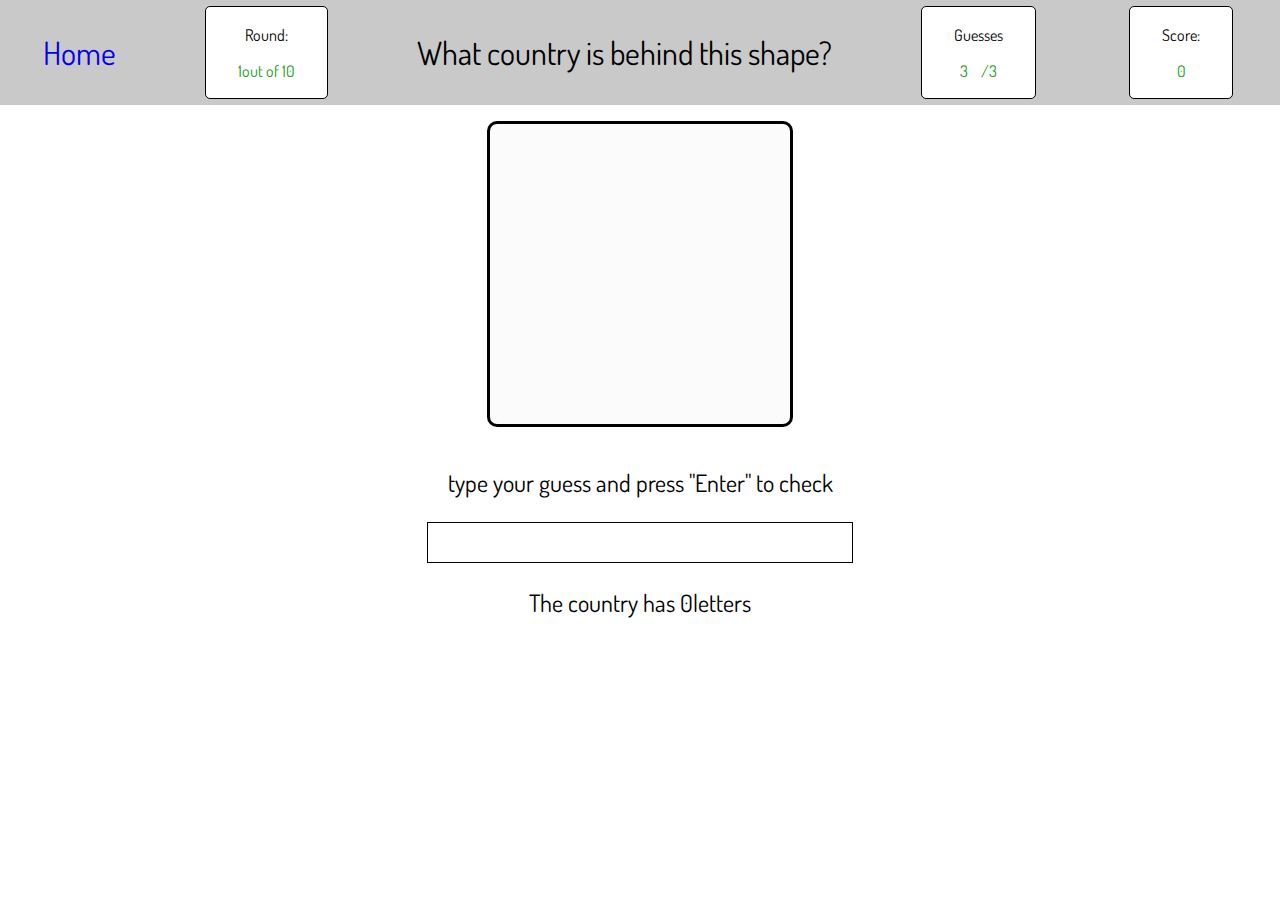
==== quiz.html @ c2e1b371 "js main functions working" ====
<!DOCTYPE html>
<html lang="en">
  <head>
    <meta charset="UTF-8" />
    <meta name="viewport" content="width=device-width, initial-scale=1.0" />
    <meta http-equiv="X-UA-Compatible" content="ie=edge" />
    <title>Country Quiz</title>
    <link rel="stylesheet" href="style.css" />
  </head>
  <body class="game-site">
    <div class="header">
      <p id="title"><a href="index.html">Home</a></p>
      <div class="box">
        <p>Round:</p>
        <p id="round"><span>1</span> out of 10</p>
      </div>
      <p id="title">What country is behind this shape?</p>
      <div class="box">
        <p>Guesses</p>
        <p id="guesses"><span>3</span>/3</p>
      </div>
      <div class="box">
        <p>Score:</p>
        <p id="score">0</p>
      </div>
    </div>
    <div class="game-container">
      <div class="img-border">
        <img src="#" alt="" />
      </div>
    </div>
    <div class="instruction">
      <p>type your guess and press "Enter" to check</p>
    </div>
    <div class="input">
      <input
        type="text"
        name="Here goes the country"
        id="input-field"
        value=""
      />
    </div>
    <div class="hint">
      <p>The country has <span>0</span>letters</p>
    </div>
    <script src="src/countries.js"></script>
    <script src="src/functions.js"></script>
    <script src="src/game.js"></script>
  </body>
</html>
---- style.css ----
@import url("https://fonts.googleapis.com/css?family=Dosis&display=swap");

html {
  margin: 0;
  padding: 0;
}

body {
  font-family: "Dosis", "sans-serif";
}

.start {
  background-color: #000000;
}

.container {
  display: flex;
  flex-direction: column;
  justify-content: center;
  align-items: center;
}

h1 {
  color: #ffffff;
  padding-bottom: 2rem;
}

.intro {
  color: #ffffff;
  margin: 2rem;
}

.Start {
  background-color: #1ac5e7;
  border-radius: 19px;
  border: 1px solid #3c1ae7;
  color: #ffffff;
  font-weight: 700;
  font-size: 20px;
  padding: 12px 20px;
  text-decoration: none;
  margin: 3.35rem;
}
.Start:hover {
  background-color: #1a5ee7;
}
.Start:active {
  position: relative;
  top: 1px;
}

.footer p {
  color: #ffffff;
  text-decoration: none;
  margin-top: 3rem;
  font-size: 0.7rem;
}

.footer a {
  color: #1a5ee7;
  text-decoration: none;
  margin-top: 3rem;
  font-size: 0.7rem;
}

.game-site {
  background-color: #ffffff;
  margin: 0;
  padding: 0;
}

.header {
  display: flex;
  justify-content: space-around;
  align-items: center;
  background-color: #c9c9c9;
  font-size: 1rem;
  position: sticky;
  top: 0;
  left: 0;
}

#title {
  font-size: 2rem;
}

.header p > a {
  display: flex;
  flex-direction: row;
  justify-content: flex-start;
  padding-left: 0;
  text-decoration: none;
}

.box {
  border: 1px solid #000000;
  border-radius: 5px;
  padding: 0.1rem 2rem;
  margin: 0.25rem;
  background-color: #ffffff;
}

.box p {
  display: flex;
  flex-direction: row;
  justify-content: space-around;
}

#round,
#guesses,
#score {
  color: #219c17;
}

.game-container {
  display: flex;
  justify-content: center;
  align-items: center;
  margin: 1rem;
}

.img-border {
  display: flex;
  justify-content: center;
  width: 300px;
  height: 300px;
  border: 3px solid #000000;
  border-radius: 10px;
  background-color: rgb(251, 251, 251);
}

.img-border img {
  display: flex;
  justify-content: center;
  align-items: center;
  object-fit: contain;
  width: 100%;
  padding: 0.5rem;
}

.instruction {
  display: flex;
  justify-content: center;
  font-size: 1.5rem;
  margin: 0;
  padding: 0;
}

.input {
  display: flex;
  justify-content: center;
  align-items: center;
}

#input-field {
  font-size: 2rem;
  border: 1px solid #000000;
}

.hint {
  display: flex;
  justify-content: center;
  font-size: 1.5rem;
}
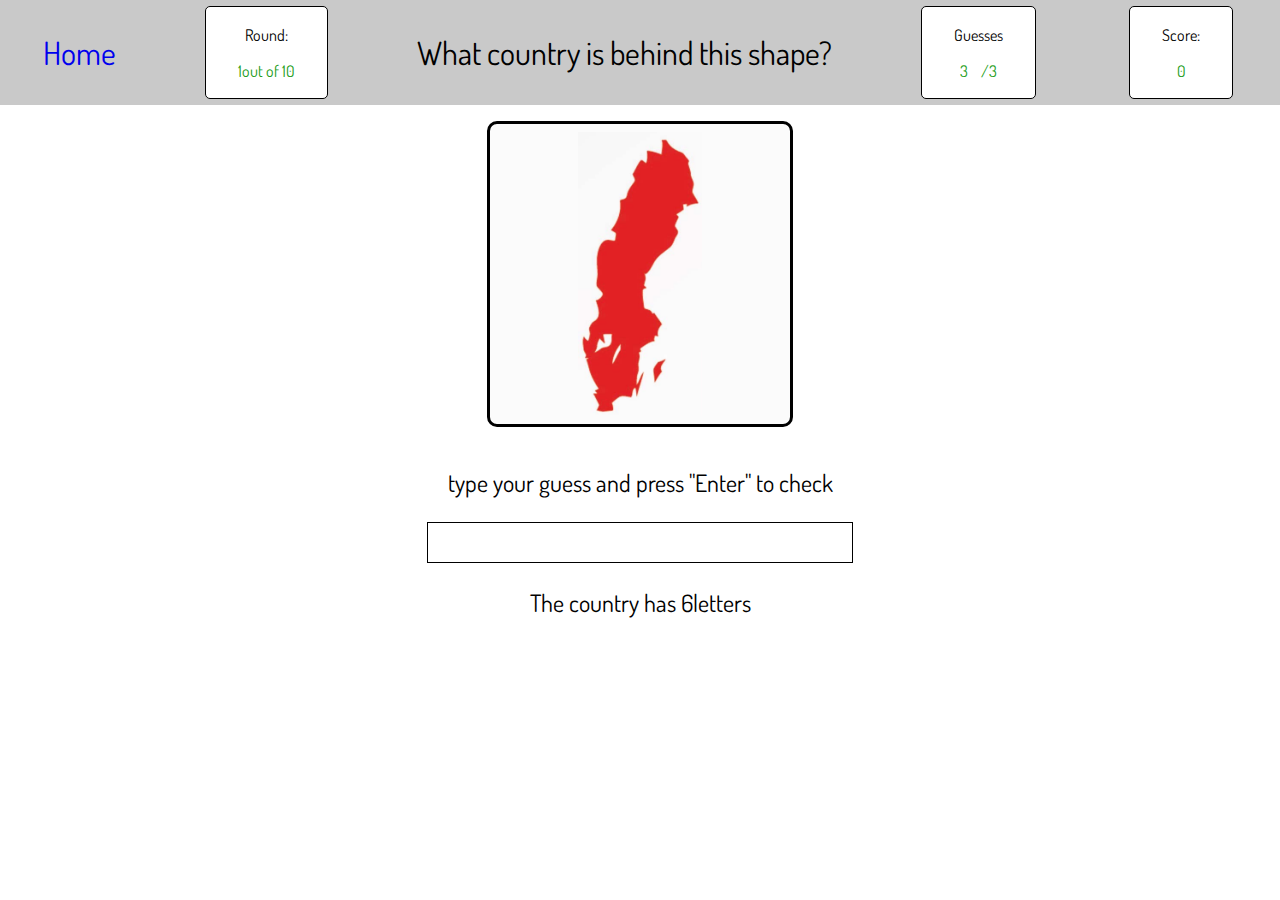
==== commit 18e4d33d: "right and wrong tags added" ====
--- a/quiz.html
+++ b/quiz.html
@@ -24,7 +24,9 @@
         <p id="score">0</p>
       </div>
     </div>
+
     <div class="game-container">
+      <div class="message-box"></div>
       <div class="img-border">
         <img src="#" alt="" />
       </div>
--- a/style.css
+++ b/style.css
@@ -1,4 +1,5 @@
 @import url("https://fonts.googleapis.com/css?family=Dosis&display=swap");
+@import url("https://fonts.googleapis.com/css?family=Bangers&display=swap");
 
 html {
   margin: 0;
@@ -18,6 +19,7 @@
   flex-direction: column;
   justify-content: center;
   align-items: center;
+  background-color: black;
 }
 
 h1 {
@@ -90,6 +92,16 @@
   justify-content: flex-start;
   padding-left: 0;
   text-decoration: none;
+}
+
+.message-box {
+  font-family: "Bangers", "cursive";
+  font-size: 5rem;
+  display: none;
+  position: absolute;
+  padding: 2rem;
+  background-color: White;
+  border: 2px solid black;
 }
 
 .box {
@@ -162,3 +174,41 @@
   justify-content: center;
   font-size: 1.5rem;
 }
+
+.end {
+  color: #ffffff;
+  display: flex;
+  justify-content: center;
+  align-items: center;
+  flex-direction: column-reverse;
+}
+
+.final-image {
+  color: #ffffff;
+  display: flex;
+  justify-content: center;
+  width: 300px;
+  height: 300px;
+}
+
+.globe {
+  display: flex;
+  justify-content: center;
+  align-items: center;
+  object-fit: contain;
+  width: 100%;
+}
+
+.footer-results p {
+  color: #ffffff;
+  text-decoration: none;
+  margin-top: 3rem;
+  font-size: 0.7rem;
+}
+
+.footer-results a {
+  color: #1a5ee7;
+  text-decoration: none;
+  margin-top: 3rem;
+  font-size: 0.7rem;
+}
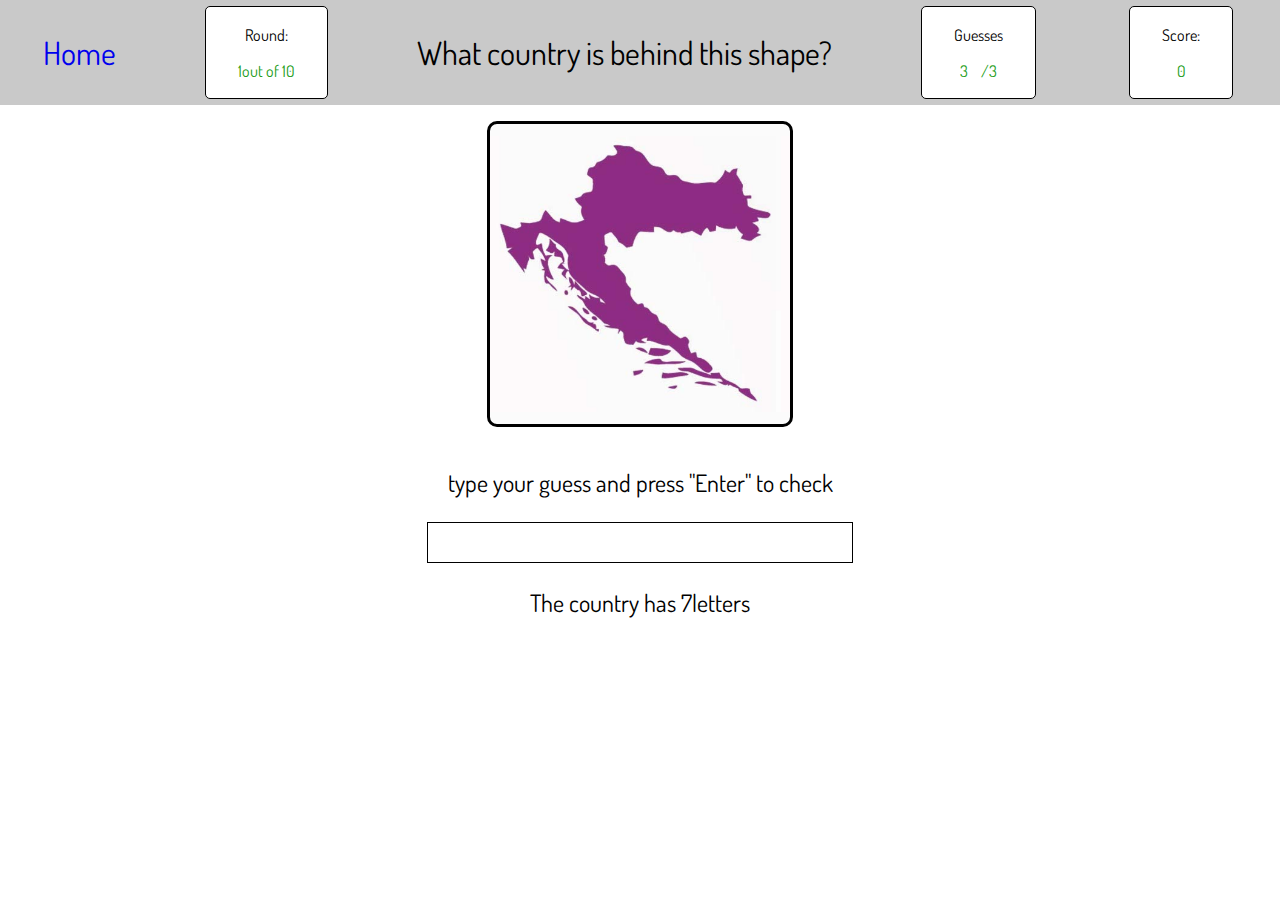
==== commit 25ee6e23: "implemented europe-images in array" ====
--- a/quiz.html
+++ b/quiz.html
@@ -27,6 +27,7 @@
 
     <div class="game-container">
       <div class="message-box"></div>
+      <div class="image-europe-box"></div>
       <div class="img-border">
         <img src="#" alt="" />
       </div>
--- a/style.css
+++ b/style.css
@@ -104,6 +104,14 @@
   border: 2px solid black;
 }
 
+.image-europe-box {
+  display: none;
+  position: absolute;
+  padding: 2rem;
+  background-color: White;
+  border: 2px solid black;
+}
+
 .box {
   border: 1px solid #000000;
   border-radius: 5px;
@@ -125,6 +133,10 @@
 }
 
 .game-container {
+  background-image: url("assets/game-background/world-top-view.svg");
+  color: #000000;
+  background-size: cover;
+  max-width: 100%;
   display: flex;
   justify-content: center;
   align-items: center;
@@ -184,7 +196,10 @@
 }
 
 .final-image {
-  color: #ffffff;
+  background-image: url("assets/result/globe.svg");
+  color: #ffffff;
+  background-size: cover;
+  max-width: 100%;
   display: flex;
   justify-content: center;
   width: 300px;
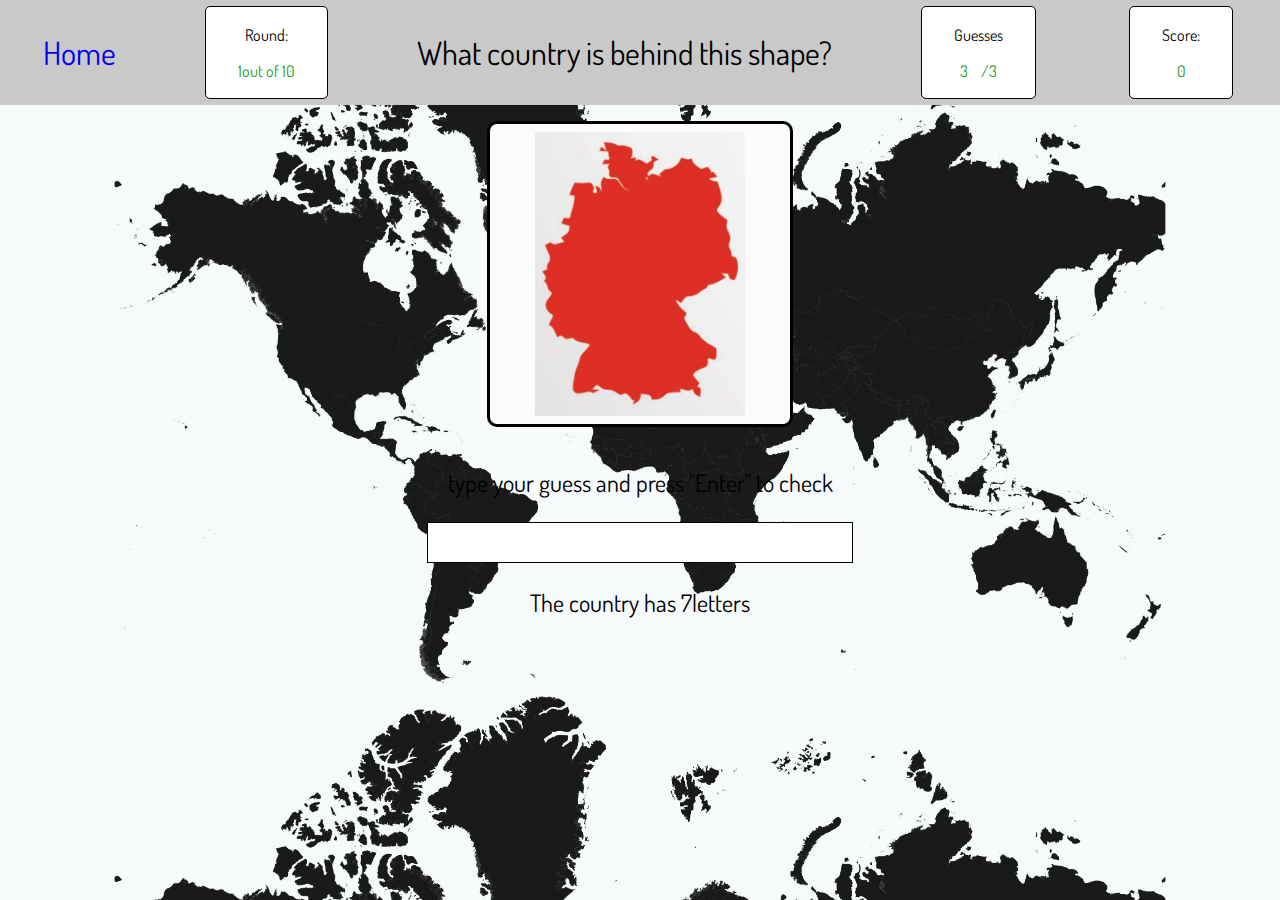
==== commit 7490530b: "js solution images implemented" ====
--- a/quiz.html
+++ b/quiz.html
@@ -27,7 +27,9 @@
 
     <div class="game-container">
       <div class="message-box"></div>
-      <div class="image-europe-box"></div>
+      <div class="image-europe-box">
+        <img id="europe" src="#" alt="" />
+      </div>
       <div class="img-border">
         <img src="#" alt="" />
       </div>
--- a/style.css
+++ b/style.css
@@ -69,6 +69,10 @@
   background-color: #ffffff;
   margin: 0;
   padding: 0;
+  background-image: url("assets/game-background/world-top-view.png");
+  color: #000000;
+  background-size: cover;
+  max-width: 100%;
 }
 
 .header {
@@ -98,18 +102,23 @@
   font-family: "Bangers", "cursive";
   font-size: 5rem;
   display: none;
-  position: absolute;
+  position: fixed;
   padding: 2rem;
-  background-color: White;
-  border: 2px solid black;
+  background-color: #ffffff;
 }
 
 .image-europe-box {
+  width: 300px;
+  height: 300px;
   display: none;
   position: absolute;
-  padding: 2rem;
-  background-color: White;
-  border: 2px solid black;
+  border: 1px solid black;
+}
+
+#europe {
+  object-fit: contain;
+  width: 100%;
+  height: 100%;
 }
 
 .box {
@@ -133,10 +142,6 @@
 }
 
 .game-container {
-  background-image: url("assets/game-background/world-top-view.svg");
-  color: #000000;
-  background-size: cover;
-  max-width: 100%;
   display: flex;
   justify-content: center;
   align-items: center;
@@ -196,7 +201,7 @@
 }
 
 .final-image {
-  background-image: url("assets/result/globe.svg");
+  background-image: url("assets/result/globe.png");
   color: #ffffff;
   background-size: cover;
   max-width: 100%;
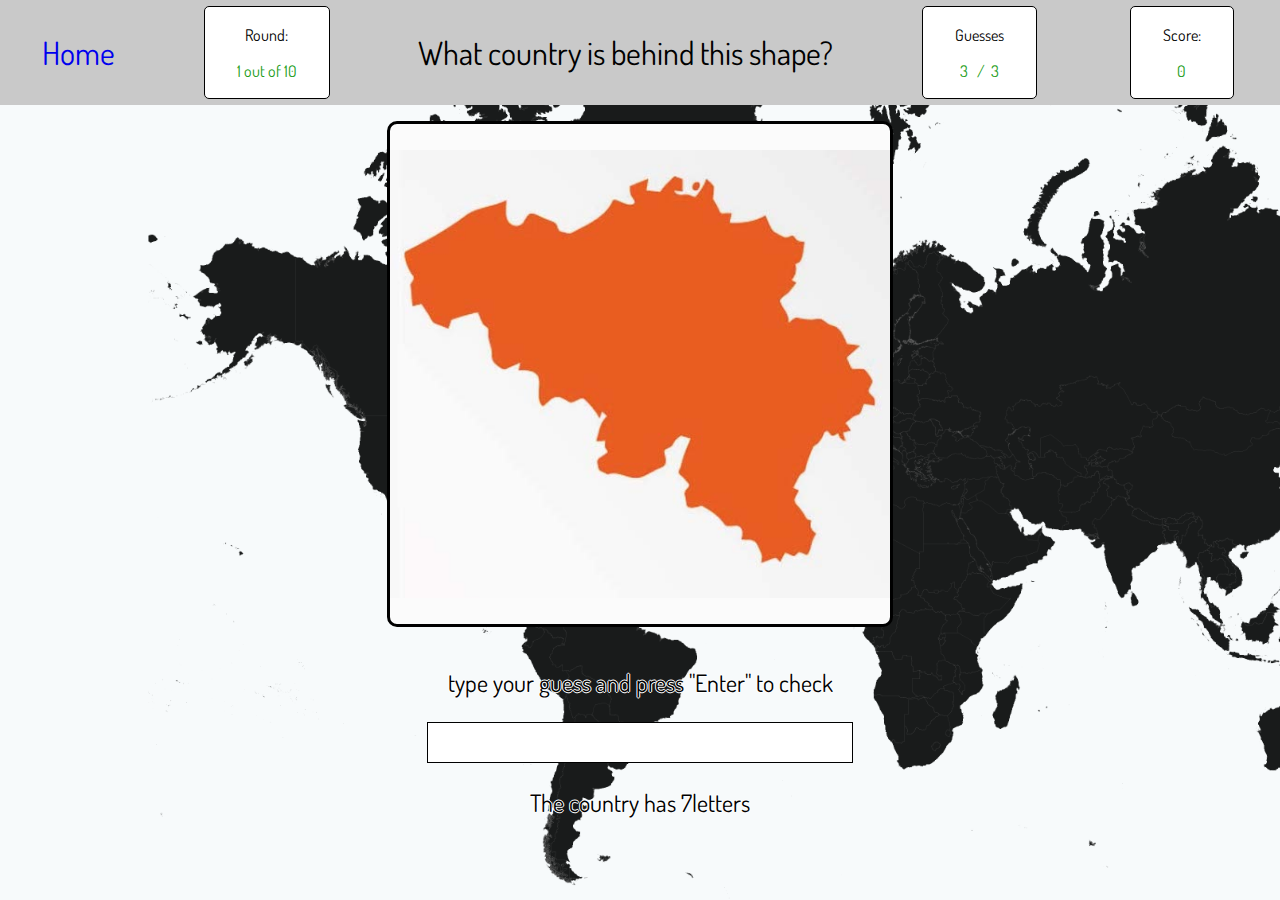
==== commit 7621c95c: "added some comments, fixed some display issues" ====
--- a/quiz.html
+++ b/quiz.html
@@ -7,17 +7,18 @@
     <title>Country Quiz</title>
     <link rel="stylesheet" href="style.css" />
   </head>
+
   <body class="game-site">
     <div class="header">
       <p id="title"><a href="index.html">Home</a></p>
       <div class="box">
         <p>Round:</p>
-        <p id="round"><span>1</span> out of 10</p>
+        <p id="round"><span>1</span>&nbsp;out of 10</p>
       </div>
       <p id="title">What country is behind this shape?</p>
       <div class="box">
         <p>Guesses</p>
-        <p id="guesses"><span>3</span>/3</p>
+        <p id="guesses"><span>3</span>/ &nbsp;3</p>
       </div>
       <div class="box">
         <p>Score:</p>
@@ -26,10 +27,10 @@
     </div>
 
     <div class="game-container">
-      <div class="message-box"></div>
       <div class="image-europe-box">
         <img id="europe" src="#" alt="" />
       </div>
+      <div class="message-box"></div>
       <div class="img-border">
         <img src="#" alt="" />
       </div>
--- a/style.css
+++ b/style.css
@@ -4,14 +4,16 @@
 html {
   margin: 0;
   padding: 0;
+  height: 100vh;
 }
 
 body {
   font-family: "Dosis", "sans-serif";
 }
-
+/* Intro Page styling */
 .start {
   background-color: #000000;
+  height: 100%;
 }
 
 .container {
@@ -19,7 +21,8 @@
   flex-direction: column;
   justify-content: center;
   align-items: center;
-  background-color: black;
+  background-color: #000000;
+  height: 100vh;
 }
 
 h1 {
@@ -64,7 +67,7 @@
   margin-top: 3rem;
   font-size: 0.7rem;
 }
-
+/* Game Styles */
 .game-site {
   background-color: #ffffff;
   margin: 0;
@@ -108,11 +111,10 @@
 }
 
 .image-europe-box {
-  width: 300px;
-  height: 300px;
+  width: 600px;
+  height: 600px;
   display: none;
   position: absolute;
-  border: 1px solid black;
 }
 
 #europe {
@@ -151,8 +153,8 @@
 .img-border {
   display: flex;
   justify-content: center;
-  width: 300px;
-  height: 300px;
+  width: 500px;
+  height: 500px;
   border: 3px solid #000000;
   border-radius: 10px;
   background-color: rgb(251, 251, 251);
@@ -173,6 +175,7 @@
   font-size: 1.5rem;
   margin: 0;
   padding: 0;
+  text-shadow: -1px 0 white, 0 1px white, 1px 0 white, 0 -1px white;
 }
 
 .input {
@@ -190,8 +193,10 @@
   display: flex;
   justify-content: center;
   font-size: 1.5rem;
-}
-
+  text-shadow: -1px 0 white, 0 1px white, 1px 0 white, 0 -1px white;
+}
+
+/* Styles result page */
 .end {
   color: #ffffff;
   display: flex;
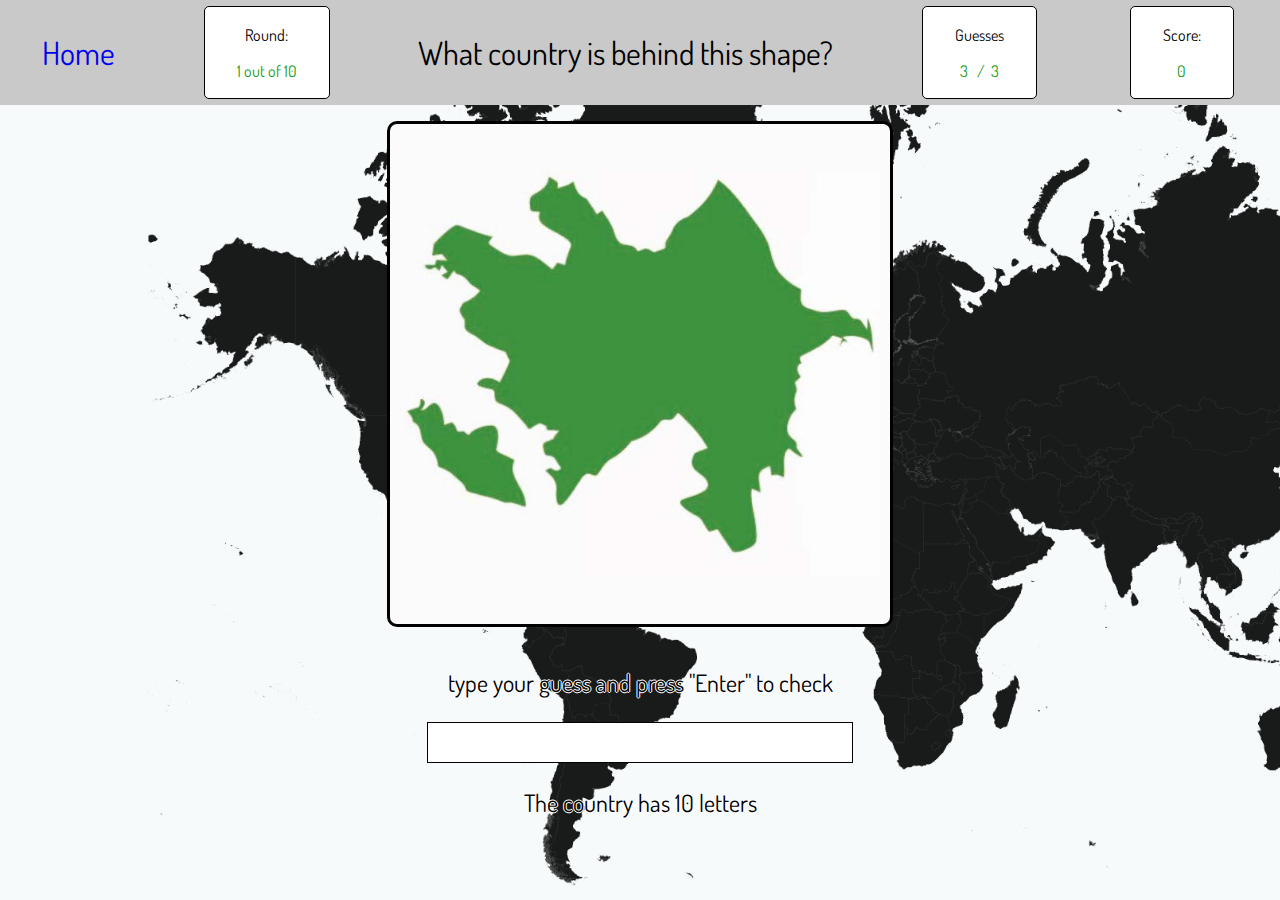
==== commit eadd527d: "added some few animations" ====
--- a/quiz.html
+++ b/quiz.html
@@ -5,6 +5,10 @@
     <meta name="viewport" content="width=device-width, initial-scale=1.0" />
     <meta http-equiv="X-UA-Compatible" content="ie=edge" />
     <title>Country Quiz</title>
+    <link
+      rel="stylesheet"
+      href="https://cdnjs.cloudflare.com/ajax/libs/animate.css/3.7.2/animate.min.css"
+    />
     <link rel="stylesheet" href="style.css" />
   </head>
 
@@ -27,13 +31,15 @@
     </div>
 
     <div class="game-container">
-      <div class="image-europe-box">
+      <div class="image-europe-box animated fadeIn duration-1s">
         <img id="europe" src="#" alt="" />
       </div>
-      <div class="message-box"></div>
+      <!--- displays the country on a map of europe --->
       <div class="img-border">
         <img src="#" alt="" />
       </div>
+      <!--- message if right or wrong --->
+      <div class="message-box animated heartBeat"></div>
     </div>
     <div class="instruction">
       <p>type your guess and press "Enter" to check</p>
@@ -47,7 +53,7 @@
       />
     </div>
     <div class="hint">
-      <p>The country has <span>0</span>letters</p>
+      <p>The country has <span>0</span>&nbsp;letters</p>
     </div>
     <script src="src/countries.js"></script>
     <script src="src/functions.js"></script>
--- a/style.css
+++ b/style.css
@@ -11,6 +11,7 @@
   font-family: "Dosis", "sans-serif";
 }
 /* Intro Page styling */
+/* body class */
 .start {
   background-color: #000000;
   height: 100%;
@@ -35,6 +36,7 @@
   margin: 2rem;
 }
 
+/* Start Button */
 .Start {
   background-color: #1ac5e7;
   border-radius: 19px;
@@ -107,7 +109,6 @@
   display: none;
   position: fixed;
   padding: 2rem;
-  background-color: #ffffff;
 }
 
 .image-europe-box {
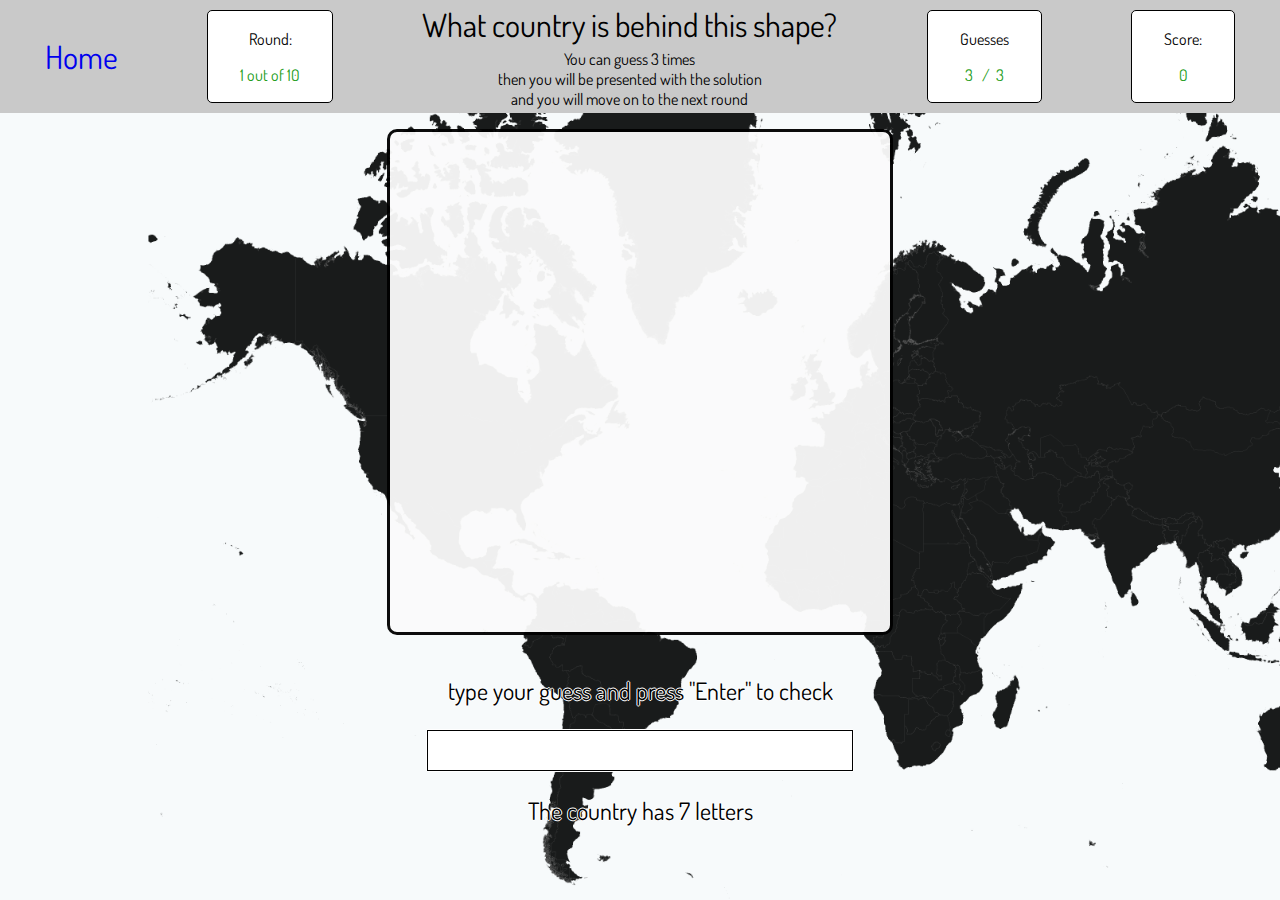
==== commit 4e3aab34: "countries editet, second hint implemented" ====
--- a/quiz.html
+++ b/quiz.html
@@ -19,7 +19,16 @@
         <p>Round:</p>
         <p id="round"><span>1</span>&nbsp;out of 10</p>
       </div>
-      <p id="title">What country is behind this shape?</p>
+      <div>
+        <p id="title">What country is behind this shape?</p>
+        <p class="description">
+          You can guess 3 times <br />then you will be presented with the
+          solution
+          <br />
+          and you will move on to the next round
+        </p>
+      </div>
+
       <div class="box">
         <p>Guesses</p>
         <p id="guesses"><span>3</span>/ &nbsp;3</p>
@@ -31,15 +40,17 @@
     </div>
 
     <div class="game-container">
+      <div class="img-border">
+        <img src="#" alt="" />
+      </div>
+      <!--- displays the country on a map of europe --->
       <div class="image-europe-box animated fadeIn duration-1s">
         <img id="europe" src="#" alt="" />
       </div>
-      <!--- displays the country on a map of europe --->
-      <div class="img-border">
-        <img src="#" alt="" />
-      </div>
       <!--- message if right or wrong --->
-      <div class="message-box animated heartBeat"></div>
+      <div class="message-box"></div>
+      <!--- hint for direction after first guess wrong --->
+      <div class="direction-hint"></div>
     </div>
     <div class="instruction">
       <p>type your guess and press "Enter" to check</p>
--- a/style.css
+++ b/style.css
@@ -93,6 +93,15 @@
 
 #title {
   font-size: 2rem;
+  margin: 0.25rem;
+}
+
+.description {
+  margin: 0.25rem;
+  text-align: center;
+  display: flex;
+  justify-content: center;
+  font-size: 1rem;
 }
 
 .header p > a {
@@ -101,6 +110,45 @@
   justify-content: flex-start;
   padding-left: 0;
   text-decoration: none;
+}
+
+.box {
+  border: 1px solid #000000;
+  border-radius: 5px;
+  padding: 0.1rem 2rem;
+  margin: 0.25rem;
+  background-color: #ffffff;
+}
+
+.box p {
+  display: flex;
+  flex-direction: row;
+  justify-content: space-around;
+}
+#round,
+#guesses,
+#score {
+  color: #219c17;
+}
+
+.game-container {
+  display: flex;
+  justify-content: center;
+  align-items: center;
+  margin: 1rem;
+}
+
+.image-europe-box {
+  width: 750px;
+  height: 750px;
+  display: none;
+  position: absolute;
+}
+
+#europe {
+  object-fit: contain;
+  width: 100%;
+  height: 100%;
 }
 
 .message-box {
@@ -109,46 +157,7 @@
   display: none;
   position: fixed;
   padding: 2rem;
-}
-
-.image-europe-box {
-  width: 600px;
-  height: 600px;
-  display: none;
-  position: absolute;
-}
-
-#europe {
-  object-fit: contain;
-  width: 100%;
-  height: 100%;
-}
-
-.box {
-  border: 1px solid #000000;
-  border-radius: 5px;
-  padding: 0.1rem 2rem;
-  margin: 0.25rem;
-  background-color: #ffffff;
-}
-
-.box p {
-  display: flex;
-  flex-direction: row;
-  justify-content: space-around;
-}
-
-#round,
-#guesses,
-#score {
-  color: #219c17;
-}
-
-.game-container {
-  display: flex;
-  justify-content: center;
-  align-items: center;
-  margin: 1rem;
+  text-shadow: -1px 0 black, 0 1px black, 1px 0 black, 0 -1px black;
 }
 
 .img-border {
@@ -159,6 +168,7 @@
   border: 3px solid #000000;
   border-radius: 10px;
   background-color: rgb(251, 251, 251);
+  opacity: 0.95;
 }
 
 .img-border img {
@@ -168,6 +178,20 @@
   object-fit: contain;
   width: 100%;
   padding: 0.5rem;
+  opacity: 0.95;
+}
+
+.direction-hint {
+  font-size: 2rem;
+  display: none;
+  position: absolute;
+  top: 40%;
+  left: 70%;
+  padding: 1rem;
+  background-color: #ffffff;
+  border: 1px solid #000000;
+  border-radius: 100px;
+  box-shadow: -1px 0 white, 0 1px white, 1px 0 white, 0 -1px white;
 }
 
 .instruction {
@@ -188,6 +212,7 @@
 #input-field {
   font-size: 2rem;
   border: 1px solid #000000;
+  box-shadow: -1px 0 white, 0 1px white, 1px 0 white, 0 -1px white;
 }
 
 .hint {
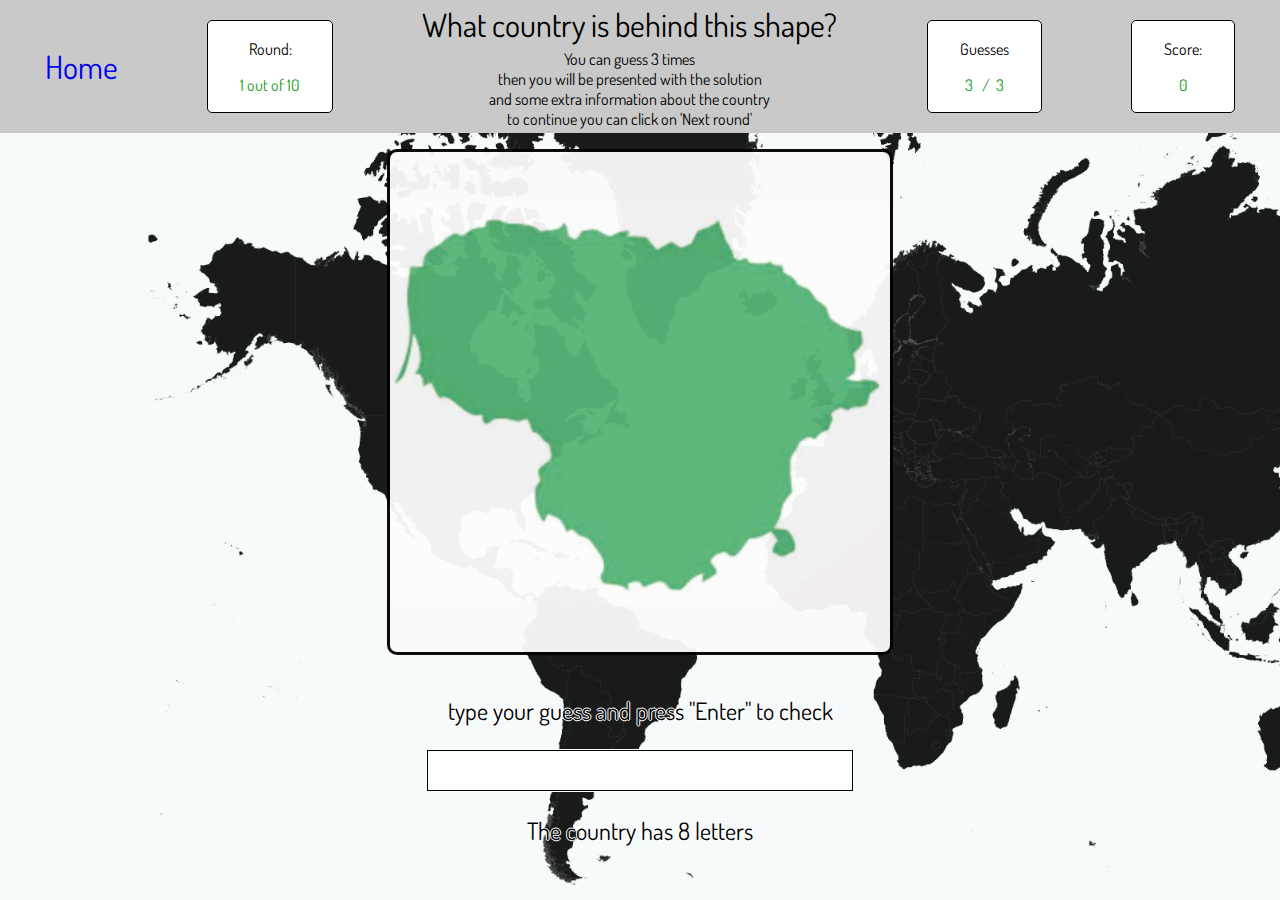
==== commit 6032a39c: "added random answer messages" ====
--- a/quiz.html
+++ b/quiz.html
@@ -23,9 +23,9 @@
         <p id="title">What country is behind this shape?</p>
         <p class="description">
           You can guess 3 times <br />then you will be presented with the
-          solution
+          solution <br> and some extra information about the country
           <br />
-          and you will move on to the next round
+          to continue you can click on 'Next round'
         </p>
       </div>
 
@@ -51,6 +51,18 @@
       <div class="message-box"></div>
       <!--- hint for direction after first guess wrong --->
       <div class="direction-hint"></div>
+      <!-- button for the next round -->
+      <button class="next-btn">Next Round</button>
+      <!-- an extra information -->
+      <div class="country-info">
+        <h3>here's some extra information</h3>
+        <p><span id="underline">capital:</span> <span id="capital"></span></p>
+        <p><span id="underline">population</span id="underline">: ~&nbsp;<span id="population"></span></p>
+        <p>
+          <span id="underline">fun fact:</span>
+          <span id="fact"></span>
+        </p>
+      </div>
     </div>
     <div class="instruction">
       <p>type your guess and press "Enter" to check</p>
--- a/style.css
+++ b/style.css
@@ -139,8 +139,8 @@
 }
 
 .image-europe-box {
-  width: 750px;
-  height: 750px;
+  width: 630px;
+  height: 630px;
   display: none;
   position: absolute;
 }
@@ -194,6 +194,46 @@
   box-shadow: -1px 0 white, 0 1px white, 1px 0 white, 0 -1px white;
 }
 
+.next-btn {
+  font-family: "Dosis", "sans-serif";
+  font-size: 2.5rem;
+  display: none;
+  position: absolute;
+  top: 53%;
+  left: 71%;
+  padding: 2rem;
+  background-color: rgb(167, 255, 164);
+  border: 1px solid #000000;
+  box-shadow: -1px 0 white, 0 1px white, 1px 0 white, 0 -1px white;
+}
+
+.country-info {
+  background-color: #ffffff;
+  border: 1px solid #000000;
+  box-shadow: -1px 0 white, 0 1px white, 1px 0 white, 0 -1px white;
+  display: none;
+  position: absolute;
+  max-width: 25%;
+  padding: 0.5rem;
+  top: 25%;
+  left: 5%;
+  opacity: 0.95;
+}
+
+.country-info h3 {
+  font-size: 2rem;
+  text-decoration: underline;
+}
+
+.country-info p {
+  font-size: 1.3rem;
+}
+
+#underline {
+  text-decoration: underline;
+  text-transform: capitalize;
+}
+
 .instruction {
   display: flex;
   justify-content: center;
